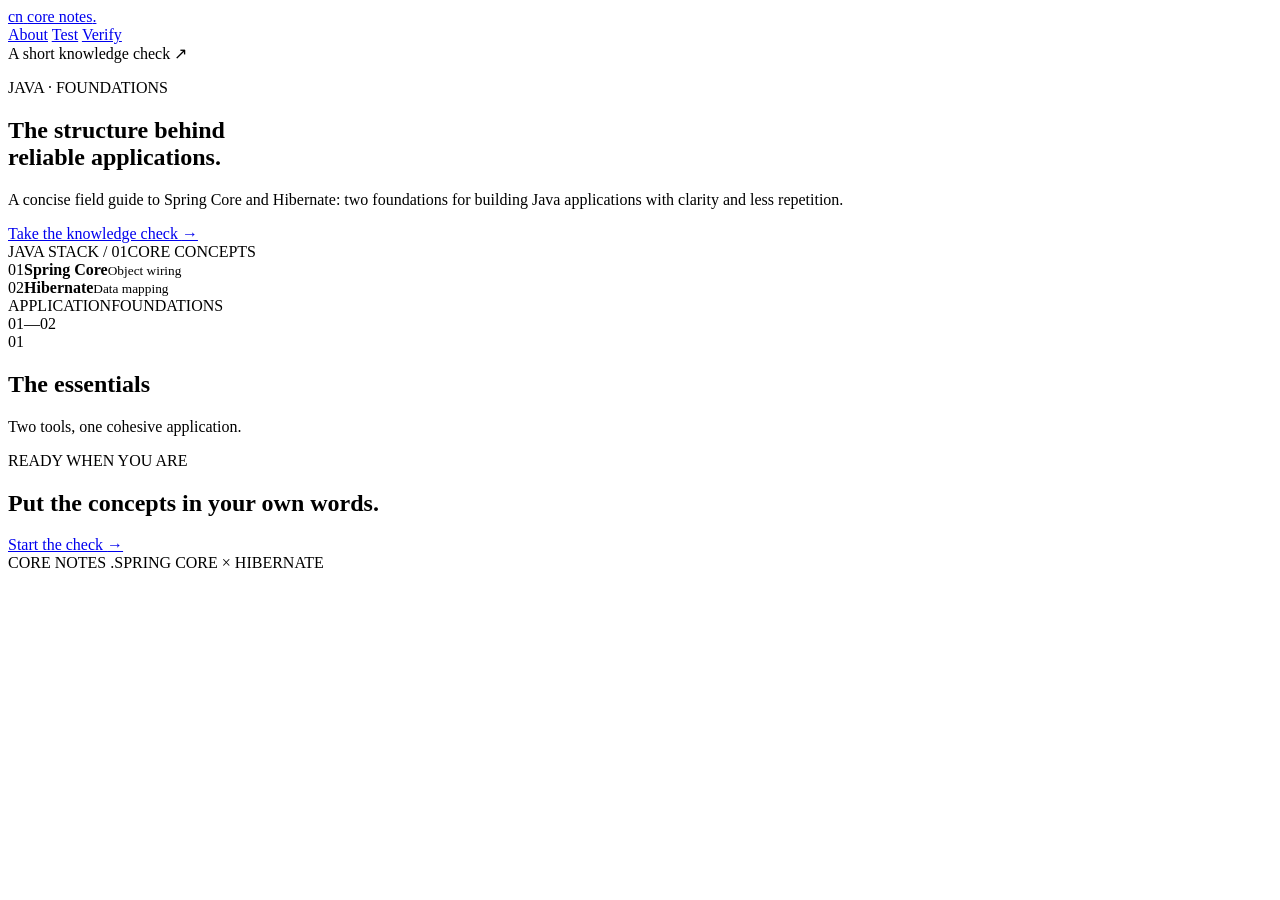
==== index.html @ 0bd8eb86 "add the project feature on index.html & verify.html" ====
<!doctype html>
<html lang="en">
<head>
  <meta charset="utf-8">
  <meta name="viewport" content="width=device-width, initial-scale=1">
  <meta name="theme-color" content="#f5f7f2">
  <title>About | Core Notes</title>
  <link rel="stylesheet" href="styles.css">
  <script src="app.js" defer></script>
</head>
<body data-page="about">
  <!-- Shared navigation keeps all three steps available from every page. -->
  <header class="site-header">
    <a class="brand" href="index.html" aria-label="Core Notes home">
      <span class="brand-mark" aria-hidden="true">cn</span>
      <span>core notes<span class="brand-period">.</span></span>
    </a>
    <nav class="site-nav" aria-label="Main navigation">
      <a href="index.html" aria-current="page">About</a>
      <a href="test.html">Test</a>
      <a href="verify.html">Verify</a>
    </nav>
    <span class="header-note">A short knowledge check <span aria-hidden="true">↗</span></span>
  </header>

  <main>
    <!-- Overview introduction and concept diagram. -->
    <section class="about-intro page-shell" aria-labelledby="page-title">
      <div class="intro-copy">
        <p class="eyebrow"><span class="status-dot"></span> JAVA · FOUNDATIONS</p>
        <h1 id="page-title">The structure behind<br><span>reliable applications.</span></h1>
        <p class="intro-deck">A concise field guide to Spring Core and Hibernate: two foundations for building Java applications with clarity and less repetition.</p>
        <a class="button button-primary" href="test.html">Take the knowledge check <span aria-hidden="true">→</span></a>
      </div>
      <div class="intro-art" aria-label="Spring and Hibernate concept diagram" role="img">
        <div class="diagram-topline"><span>JAVA STACK / 01</span><span>CORE CONCEPTS</span></div>
        <div class="diagram-node node-spring"><span class="node-index">01</span><strong>Spring Core</strong><small>Object wiring</small></div>
        <div class="diagram-connector" aria-hidden="true"><span></span><span></span><span></span></div>
        <div class="diagram-node node-hibernate"><span class="node-index">02</span><strong>Hibernate</strong><small>Data mapping</small></div>
        <div class="diagram-caption"><span>APPLICATION</span><span class="caption-line"></span><span>FOUNDATIONS</span></div>
        <span class="art-index" aria-hidden="true">01—02</span>
      </div>
    </section>

    <section class="summary-section" aria-labelledby="summary-title">
      <div class="page-shell summary-layout">
        <div class="section-label">
          <span class="section-number">01</span>
          <h2 id="summary-title">The essentials</h2>
          <span class="label-rule" aria-hidden="true"></span>
          <p>Two tools, one cohesive application.</p>
        </div>
        <!-- app.js renders this canonical summary for both display and scoring. -->
        <div class="summary-copy" id="about-summary"></div>
      </div>
    </section>

    <section class="next-step page-shell" aria-label="Continue to the knowledge check">
      <div><span class="eyebrow">READY WHEN YOU ARE</span><h2>Put the concepts in your own words.</h2></div>
      <a class="button button-dark" href="test.html">Start the check <span aria-hidden="true">→</span></a>
    </section>
  </main>

  <footer class="site-footer page-shell"><span>CORE NOTES <span class="brand-period">.</span></span><span>SPRING CORE × HIBERNATE</span></footer>
</body>
</html>
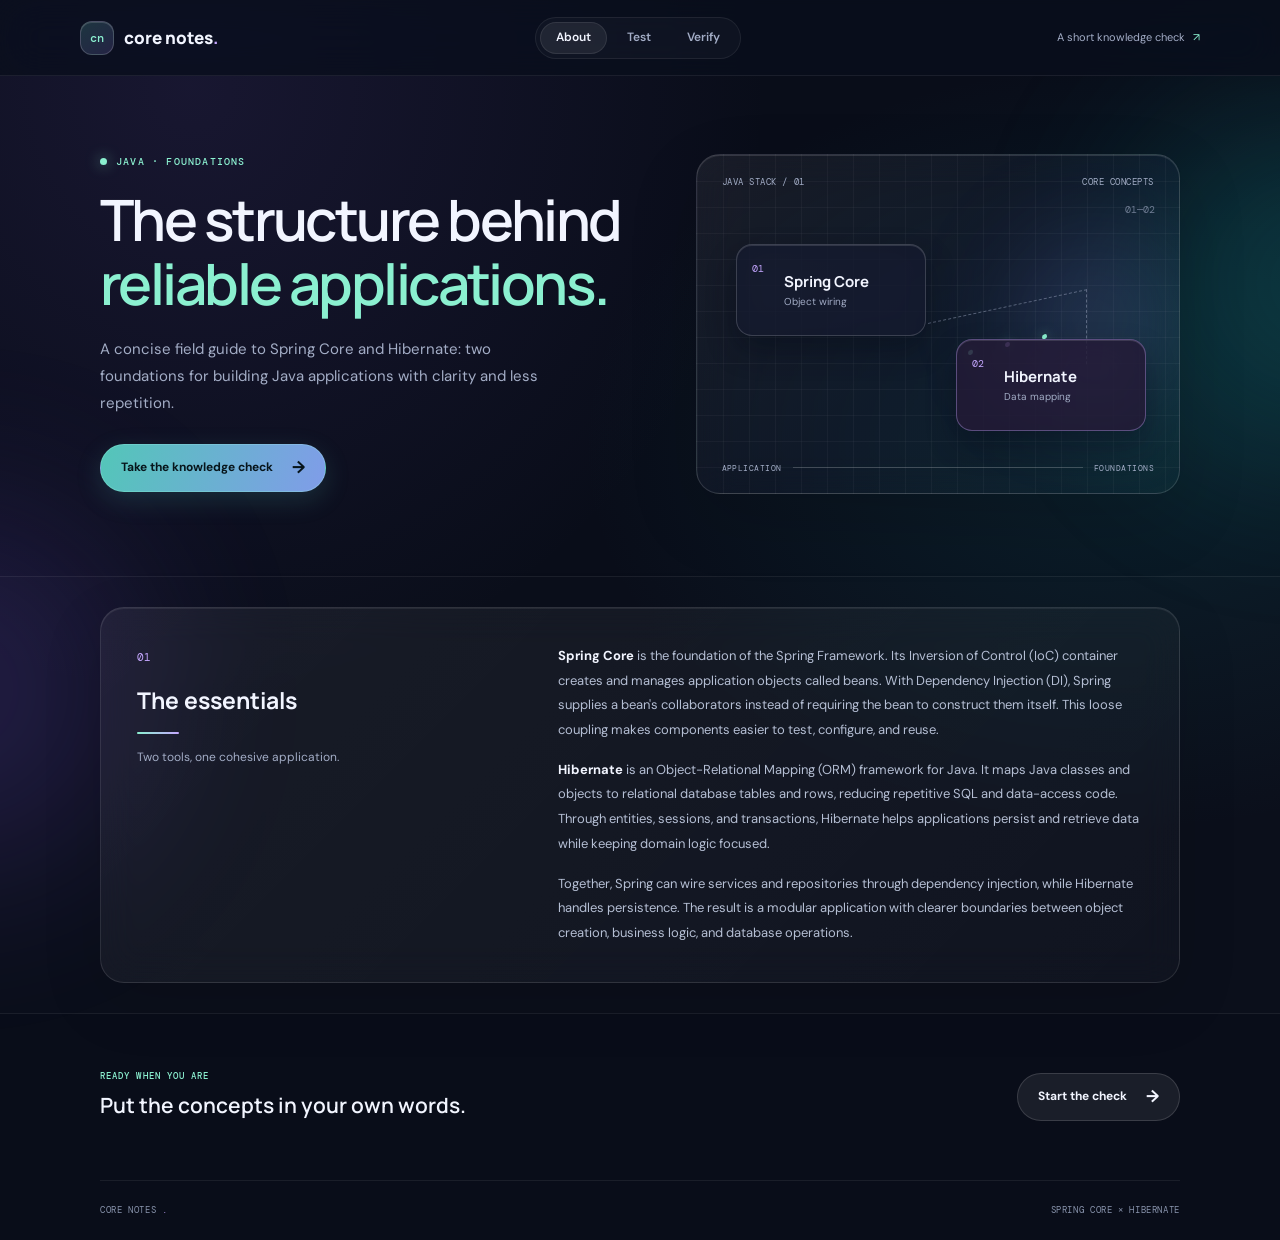
==== commit a5494ae1: "upadate a project" ====
--- a/index.html
+++ b/index.html
@@ -3,7 +3,7 @@
 <head>
   <meta charset="utf-8">
   <meta name="viewport" content="width=device-width, initial-scale=1">
-  <meta name="theme-color" content="#f5f7f2">
+  <meta name="theme-color" content="#090d19">
   <title>About | Core Notes</title>
   <link rel="stylesheet" href="styles.css">
   <script src="app.js" defer></script>
--- a/styles.css
+++ b/styles.css
@@ -0,0 +1,305 @@
+@import url('https://fonts.googleapis.com/css2?family=DM+Mono:wght@400;500&family=DM+Sans:wght@400;500;600;700&family=Manrope:wght@400;500;600;700;800&display=swap');
+
+:root {
+  color-scheme: dark;
+  --paper: #090d19;
+  --ink: #f2f5ff;
+  --muted: #a3adc6;
+  --green: #8bf0d0;
+  --green-dark: #0c2029;
+  --lime: #c9ffb1;
+  --coral: #c5a7ff;
+  --line: #ffffff20;
+  --glass: #ffffff0b;
+  --glass-strong: #ffffff12;
+  --mono: 'DM Mono', 'Courier New', monospace;
+  --sans: 'DM Sans', 'Segoe UI', sans-serif;
+  --display: 'Manrope', 'Segoe UI', sans-serif;
+}
+
+* { box-sizing: border-box; }
+
+html { background: var(--paper); scroll-behavior: smooth; }
+
+body {
+  position: relative;
+  isolation: isolate;
+  min-height: 100vh;
+  margin: 0;
+  overflow-x: hidden;
+  color: var(--ink);
+  background:
+    radial-gradient(ellipse at 15% 7%, #6246a52b, transparent 36rem),
+    radial-gradient(ellipse at 88% 36%, #136d7730, transparent 34rem),
+    var(--paper);
+  font-family: var(--sans);
+  font-size: 15px;
+  line-height: 1.6;
+  -webkit-font-smoothing: antialiased;
+}
+
+body::before, body::after {
+  position: fixed;
+  z-index: -1;
+  width: 350px;
+  height: 350px;
+  border-radius: 50%;
+  filter: blur(95px);
+  opacity: 0.2;
+  pointer-events: none;
+  content: '';
+}
+
+body::before { top: 12%; right: -210px; background: #16c8c2; }
+body::after { bottom: 4%; left: -220px; background: #8557f2; }
+
+a { color: inherit; }
+button, input, textarea { font: inherit; }
+
+button:focus-visible, a:focus-visible, input:focus-visible, textarea:focus-visible {
+  outline: 2px solid var(--green);
+  outline-offset: 4px;
+}
+
+.site-header {
+  position: sticky;
+  z-index: 5;
+  top: 0;
+  height: 76px;
+  padding: 0 max(28px, calc((100vw - 1120px) / 2));
+  display: flex;
+  align-items: center;
+  justify-content: space-between;
+  border-bottom: 1px solid #ffffff12;
+  background: #0a0e1bc9;
+  backdrop-filter: blur(20px) saturate(150%);
+  -webkit-backdrop-filter: blur(20px) saturate(150%);
+}
+
+.brand { display: inline-flex; align-items: center; gap: 10px; white-space: nowrap; text-decoration: none; font-family: var(--display); font-size: 17px; font-weight: 800; }
+.brand-mark { width: 34px; height: 34px; display: grid; place-items: center; border: 1px solid #ffffff2e; border-radius: 12px; background: linear-gradient(145deg, #76e6d42e, #a58afb2b); box-shadow: inset 0 1px #ffffff25; color: var(--green); font: 500 12px var(--mono); }
+.brand-period, .heading-period { color: var(--coral); }
+.site-nav { height: 42px; display: flex; align-items: center; gap: 4px; padding: 4px; border: 1px solid #ffffff12; border-radius: 999px; background: #ffffff07; }
+.site-nav a { position: relative; display: grid; height: 32px; align-items: center; padding: 0 16px; border-radius: 999px; color: var(--muted); text-decoration: none; font-size: 12px; font-weight: 600; transition: color 160ms ease, background 160ms ease; }
+.site-nav a:hover, .site-nav a[aria-current="page"] { background: #ffffff12; color: var(--ink); }
+.site-nav a[aria-current="page"] { box-shadow: inset 0 0 0 1px #ffffff16; }
+.header-note { color: var(--muted); font-size: 11px; }
+.header-note span { padding-left: 5px; color: var(--green); }
+.page-shell { width: min(100% - 56px, 1080px); margin-inline: auto; }
+
+/* Overview and concept diagram. */
+.about-intro { min-height: 500px; display: grid; grid-template-columns: 1.05fr 0.95fr; align-items: center; gap: 60px; padding-top: 55px; padding-bottom: 60px; }
+.eyebrow { display: flex; align-items: center; gap: 9px; margin: 0 0 20px; color: var(--green); font: 500 10px var(--mono); letter-spacing: 0.12em; }
+.status-dot { width: 7px; height: 7px; border-radius: 50%; background: var(--green); box-shadow: 0 0 14px #8bf0d0a6; }
+h1, h2, h3, p { margin-top: 0; }
+.intro-copy h1, .page-heading h1 { margin: 0; font-family: var(--display); font-size: clamp(40px, 5vw, 57px); font-weight: 600; letter-spacing: -0.045em; line-height: 1.12; }
+.intro-copy h1 span { color: var(--green); }
+.intro-deck { max-width: 450px; margin: 20px 0 27px; color: var(--muted); font-size: 15px; line-height: 1.8; }
+.button { min-height: 48px; display: inline-flex; align-items: center; justify-content: center; gap: 19px; padding: 0 20px; border: 1px solid #ffffff18; border-radius: 999px; text-decoration: none; font-size: 12px; font-weight: 700; cursor: pointer; transition: background 160ms ease, transform 160ms ease, box-shadow 160ms ease; }
+.button:hover { transform: translateY(-2px); }
+.button-primary { border-color: #a4ffe23d; background: linear-gradient(110deg, #53c6b8, #809ce9); box-shadow: 0 8px 26px #53c6b82b; color: #07151b; }
+.button-primary:hover { background: linear-gradient(110deg, #72e4d3, #a4b4ff); box-shadow: 0 10px 32px #53c6b84d; }
+.button-primary span, .button-dark span { font-size: 17px; }
+.button-dark { border-color: #ffffff24; background: #ffffff12; color: var(--ink); }
+.button-dark:hover { background: #ffffff20; }
+
+.intro-art {
+  position: relative;
+  min-height: 340px;
+  overflow: hidden;
+  padding: 21px 25px;
+  border: 1px solid #ffffff24;
+  border-radius: 24px;
+  background:
+    linear-gradient(#ffffff09 1px, transparent 1px),
+    linear-gradient(90deg, #ffffff09 1px, transparent 1px),
+    linear-gradient(140deg, #ffffff10, #9b8eff0a 54%, #62e8d20b);
+  background-size: 26px 26px, 26px 26px, auto;
+  box-shadow: inset 0 1px #ffffff18, 0 24px 70px #00000024;
+  backdrop-filter: blur(18px);
+  -webkit-backdrop-filter: blur(18px);
+  animation: arrive 550ms ease both;
+}
+.intro-art::before { position: absolute; top: 80px; right: 0; width: 170px; height: 170px; border-radius: 50%; background: #a08afb24; filter: blur(50px); content: ''; }
+.diagram-topline, .diagram-caption { position: relative; z-index: 1; display: flex; align-items: center; justify-content: space-between; color: #a3adc6; font: 9px var(--mono); letter-spacing: 0.06em; }
+.diagram-node { position: absolute; z-index: 1; width: 190px; min-height: 92px; display: flex; flex-direction: column; justify-content: center; padding: 14px 16px 13px 47px; border: 1px solid #ffffff2b; border-radius: 16px; background: #151a2dcc; box-shadow: inset 0 1px #ffffff20, 0 14px 30px #03061155; backdrop-filter: blur(18px); -webkit-backdrop-filter: blur(18px); }
+.node-spring { top: 89px; left: 39px; }
+.node-hibernate { right: 33px; bottom: 62px; border-color: #c5a7ff5c; background: #231b36d9; }
+.node-index { position: absolute; top: 17px; left: 15px; color: var(--coral); font: 10px var(--mono); }
+.diagram-node strong { font-family: var(--display); font-size: 15px; }
+.diagram-node small { color: var(--muted); font-size: 10px; }
+.diagram-connector { position: absolute; top: 151px; left: 48%; width: 33%; height: 75px; display: flex; align-items: center; justify-content: center; border-top: 1px dashed #a3adc678; border-right: 1px dashed #a3adc678; transform: skewY(-12deg); }
+.diagram-connector span { width: 5px; height: 5px; margin: 0 16px; border-radius: 50%; background: var(--green); box-shadow: 0 0 12px #8bf0d0a3; }
+.diagram-connector span:nth-child(2) { background: var(--coral); }
+.diagram-caption { position: absolute; right: 25px; bottom: 20px; left: 25px; font-size: 8px; }
+.caption-line { flex: 1; height: 1px; margin: 0 11px; background: #ffffff30; }
+.art-index { position: absolute; right: 24px; top: 48px; color: #a3adc6a3; font: 10px var(--mono); }
+
+.summary-section { padding: 30px 0; border-block: 1px solid #ffffff10; background: #ffffff03; }
+.summary-layout { display: grid; grid-template-columns: 0.75fr 1.25fr; gap: 70px; padding: 36px; border: 1px solid #ffffff1d; border-radius: 24px; background: linear-gradient(135deg, #ffffff0e, #ffffff06); box-shadow: inset 0 1px #ffffff12, 0 20px 60px #00000020; backdrop-filter: blur(18px); -webkit-backdrop-filter: blur(18px); }
+.section-label { align-self: start; }
+.section-number { color: var(--coral); font: 11px var(--mono); }
+.section-label h2 { margin: 14px 0 13px; font-family: var(--display); font-size: 23px; font-weight: 700; }
+.label-rule { width: 42px; height: 2px; display: block; border-radius: 2px; background: linear-gradient(90deg, var(--green), var(--coral)); }
+.section-label p { margin: 14px 0 0; color: var(--muted); font-size: 12px; }
+.summary-copy { max-width: 650px; color: #b5bfd4; font-size: 13px; line-height: 1.9; }
+.summary-copy p { margin-bottom: 15px; }
+.summary-copy p:last-child { margin-bottom: 0; }
+.summary-copy strong { color: var(--ink); font-weight: 700; }
+.next-step { min-height: 166px; display: flex; align-items: center; justify-content: space-between; gap: 24px; }
+.next-step .eyebrow { margin-bottom: 7px; font-size: 9px; }
+.next-step h2 { margin: 0; font-family: var(--display); font-size: 21px; font-weight: 600; }
+.site-footer { min-height: 60px; display: flex; align-items: center; justify-content: space-between; border-top: 1px solid #ffffff12; color: #8994ad; font: 9px var(--mono); letter-spacing: 0.07em; }
+
+/* Test page: validated form and live score preview. */
+.form-page { min-height: calc(100vh - 136px); padding-top: 51px; padding-bottom: 52px; }
+.page-heading { margin-bottom: 35px; animation: arrive 440ms ease both; }
+.page-heading .eyebrow { margin-bottom: 13px; }
+.page-heading h1 { font-size: 42px; }
+.page-heading .intro-deck { max-width: 570px; margin: 11px 0 0; font-size: 14px; }
+.form-layout { display: grid; grid-template-columns: minmax(0, 1fr) 270px; align-items: start; gap: 32px; }
+.knowledge-form { padding: 27px 29px 24px; border: 1px solid #ffffff20; border-radius: 22px; background: linear-gradient(145deg, #ffffff10, #ffffff06); box-shadow: inset 0 1px #ffffff15, 0 20px 55px #00000024; backdrop-filter: blur(22px); -webkit-backdrop-filter: blur(22px); }
+.field-row { display: grid; grid-template-columns: 1fr 1fr; gap: 21px; }
+.field { min-width: 0; display: flex; flex-direction: column; margin-bottom: 21px; }
+.field-heading { display: flex; align-items: baseline; justify-content: space-between; gap: 8px; margin-bottom: 8px; color: var(--ink); font-size: 12px; font-weight: 700; }
+.field-limit { color: #98a5bd; font: 9px var(--mono); font-weight: 400; text-align: right; }
+.field input, .field textarea { width: 100%; border: 1px solid #ffffff20; border-radius: 11px; background: #090e1a70; color: var(--ink); transition: border-color 150ms ease, background 150ms ease, box-shadow 150ms ease; }
+.field input { height: 45px; padding: 0 12px; }
+.field textarea { min-height: 143px; padding: 12px; resize: vertical; line-height: 1.6; }
+.field input::placeholder, .field textarea::placeholder { color: #7f8aa3; }
+.field input:focus, .field textarea:focus { border-color: #8bf0d080; background: #0c1423cc; outline: none; box-shadow: 0 0 0 3px #8bf0d014; }
+.field [aria-invalid="true"] { border-color: #ff8b9d; }
+.field-error { min-height: 0; color: #ff9cab; font-size: 11px; }
+.field-error:not(:empty) { padding-top: 5px; }
+.field-meta { display: flex; justify-content: space-between; gap: 10px; padding-top: 7px; color: var(--muted); font-size: 10px; }
+#word-count.over-limit { color: #ff9cab; font-weight: 700; }
+.form-bottom { display: flex; align-items: center; justify-content: space-between; gap: 18px; padding-top: 3px; }
+.privacy-note { display: inline-flex; align-items: center; gap: 7px; color: var(--muted); font-size: 10px; }
+.privacy-dot { width: 6px; height: 6px; border-radius: 50%; background: var(--green); box-shadow: 0 0 10px #8bf0d080; }
+.form-bottom .button { flex-shrink: 0; }
+.form-status { min-height: 0; margin: 0; color: #ff9cab; font-size: 11px; }
+.form-status:not(:empty) { margin-top: 12px; }
+.score-preview { position: sticky; top: 96px; overflow: hidden; padding: 20px 21px 22px; border: 1px solid #97f3db38; border-radius: 22px; background: linear-gradient(150deg, #234d59c9, #222347dd 75%); box-shadow: inset 0 1px #ffffff28, 0 20px 50px #00000035; color: white; backdrop-filter: blur(24px); -webkit-backdrop-filter: blur(24px); }
+.score-preview::before { position: absolute; top: -62px; right: -53px; width: 145px; height: 145px; border-radius: 50%; background: #a08afb3b; filter: blur(35px); content: ''; }
+.preview-top, .preview-score, .preview-caption, .preview-rule, .preview-detail, .score-preview .text-link { position: relative; }
+.preview-top { display: flex; align-items: center; justify-content: space-between; color: #c3d3dc; font: 9px var(--mono); letter-spacing: 0.08em; }
+.preview-pulse { width: 7px; height: 7px; border-radius: 50%; background: var(--lime); box-shadow: 0 0 0 4px #c9ffb11e, 0 0 12px #c9ffb1; }
+.preview-score { margin-top: 26px; color: var(--lime); font-family: var(--display); font-size: 64px; font-weight: 600; line-height: 1; }
+.preview-score span { font-size: 30px; }
+.preview-caption { margin: 7px 0 18px; color: #d1d9e6; font-size: 12px; }
+.preview-rule { height: 1px; background: #ffffff2b; }
+.preview-detail { display: flex; flex-direction: column; gap: 3px; margin: 15px 0 20px; color: #c2d0d9; font-size: 11px; }
+.preview-detail strong { color: white; font-size: 13px; }
+.text-link { display: inline-flex; align-items: center; gap: 8px; color: var(--green); font-size: 11px; font-weight: 700; text-decoration-color: #8bf0d065; text-underline-offset: 4px; }
+.score-preview .text-link { color: var(--lime); text-decoration-color: #c9ffb165; }
+
+/* Verify page: submitted identity, match score, and cross-page navigation. */
+.verify-page { min-height: calc(100vh - 136px); padding-top: 47px; padding-bottom: 49px; }
+.verify-heading { margin-bottom: 27px; }
+.results-layout { display: grid; grid-template-columns: minmax(0, 1fr) 300px; overflow: hidden; border: 1px solid #ffffff20; border-radius: 22px; background: linear-gradient(145deg, #ffffff10, #ffffff06); box-shadow: inset 0 1px #ffffff14, 0 20px 55px #00000024; animation: arrive 500ms ease both; backdrop-filter: blur(22px); -webkit-backdrop-filter: blur(22px); }
+.result-main { padding: 32px 38px 29px; }
+.result-kicker, .panel-label { display: flex; align-items: center; gap: 8px; color: var(--green); font: 10px var(--mono); letter-spacing: 0.07em; }
+.result-check { width: 20px; height: 20px; display: grid; place-items: center; border: 1px solid #8bf0d047; border-radius: 50%; background: #8bf0d014; color: var(--green); font: 11px var(--sans); }
+.result-main h2 { margin: 17px 0 25px; font-family: var(--display); font-size: 31px; font-weight: 600; line-height: 1.27; }
+.result-main h2 span { color: var(--green); }
+.result-scoreline { display: flex; align-items: center; gap: 17px; }
+.result-percentage { color: var(--green); font-family: var(--display); font-size: 49px; font-weight: 600; line-height: 1; }
+.result-fraction { display: flex; flex-direction: column; gap: 2px; color: var(--muted); font-size: 11px; }
+.result-fraction strong { color: var(--ink); font-size: 12px; }
+.progress-track { height: 6px; overflow: hidden; margin-top: 20px; border-radius: 99px; background: #ffffff16; }
+.progress-track span { width: 0; height: 100%; display: block; border-radius: inherit; background: linear-gradient(90deg, #58d4bd, #b4a3ff); transition: width 400ms ease; }
+.match-note { margin: 11px 0 0; color: var(--muted); font-size: 10px; }
+.respondent-panel { padding: 32px 26px; border-left: 1px solid #ffffff18; background: #ffffff07; }
+.panel-label { color: #98a5bd; font-size: 9px; }
+.respondent-panel h3 { margin: 11px 0 20px; font-family: var(--display); font-size: 17px; }
+.detail-list { margin: 0 0 21px; }
+.detail-list div { display: flex; flex-direction: column; gap: 1px; padding: 9px 0; border-bottom: 1px solid #ffffff16; }
+.detail-list dt { color: var(--muted); font-size: 10px; }
+.detail-list dd { overflow-wrap: anywhere; margin: 0; color: var(--ink); font-size: 12px; font-weight: 600; }
+.result-nav { display: grid; grid-template-columns: repeat(3, 1fr); overflow: hidden; margin-top: 21px; border: 1px solid #ffffff19; border-radius: 16px; background: #ffffff06; }
+.result-nav-link { min-width: 0; display: flex; align-items: center; gap: 12px; padding: 15px 16px; text-decoration: none; transition: background 150ms ease; }
+.result-nav-link + .result-nav-link { border-left: 1px solid #ffffff16; }
+.result-nav-link:hover, .result-nav-link[aria-current="page"] { background: #ffffff0e; }
+.nav-step { color: var(--coral); font: 10px var(--mono); }
+.result-nav-link > span:nth-child(2) { flex: 1; display: flex; flex-direction: column; }
+.result-nav-link strong { font-family: var(--display); font-size: 12px; }
+.result-nav-link small { color: var(--muted); font-size: 10px; }
+.result-nav-link > span:last-child { color: var(--green); font-size: 14px; }
+.empty-result { margin-top: 20px; color: var(--muted); font-size: 13px; }
+.empty-result a { color: var(--green); font-weight: 700; }
+
+@keyframes arrive { from { opacity: 0; transform: translateY(8px); } to { opacity: 1; transform: translateY(0); } }
+
+@media (max-width: 760px) {
+  .site-header { height: 66px; padding-inline: 22px; }
+  .header-note { display: none; }
+  .site-nav { gap: 2px; }
+  .site-nav a { padding-inline: 13px; }
+  .page-shell { width: min(100% - 40px, 600px); }
+  .about-intro { grid-template-columns: 1fr; gap: 30px; padding-top: 48px; padding-bottom: 40px; }
+  .intro-copy h1 { font-size: 46px; }
+  .intro-art { min-height: 285px; }
+  .summary-section { padding: 24px 0; }
+  .summary-layout { grid-template-columns: 1fr; gap: 25px; padding: 27px; }
+  .section-label p { margin-top: 10px; }
+  .next-step { min-height: 150px; }
+  .form-layout { grid-template-columns: 1fr; gap: 20px; }
+  .score-preview { position: static; display: grid; grid-template-columns: 1fr auto; align-items: center; }
+  .preview-top { grid-column: 1 / -1; }
+  .preview-score { grid-row: span 2; grid-column: 2; margin: 8px 0; font-size: 48px; }
+  .preview-caption { margin: 0; }
+  .preview-rule, .preview-detail { display: none; }
+  .score-preview .text-link { grid-column: 1; margin-top: 13px; }
+  .results-layout { grid-template-columns: 1fr; }
+  .respondent-panel { border-top: 1px solid #ffffff18; border-left: 0; }
+  .detail-list { display: grid; grid-template-columns: repeat(3, minmax(0, 1fr)); gap: 12px; }
+}
+
+@media (max-width: 480px) {
+  .site-header { padding-inline: 16px; }
+  .brand { gap: 7px; font-size: 15px; }
+  .brand-mark { width: 30px; height: 30px; }
+  .site-nav { height: 38px; }
+  .site-nav a { height: 30px; padding-inline: 10px; font-size: 11px; }
+  .page-shell { width: calc(100% - 32px); }
+  .about-intro { gap: 25px; padding-top: 39px; }
+  .intro-copy h1 { font-size: 39px; }
+  .intro-deck { font-size: 14px; }
+  .intro-art { min-height: 258px; padding-inline: 15px; border-radius: 19px; }
+  .node-spring { left: 20px; }
+  .node-hibernate { right: 17px; bottom: 50px; }
+  .diagram-node { width: 173px; }
+  .diagram-caption { right: 15px; left: 15px; }
+  .summary-layout { gap: 21px; padding: 22px; border-radius: 19px; }
+  .next-step { align-items: flex-start; flex-direction: column; justify-content: center; gap: 14px; padding-block: 26px; }
+  .next-step h2 { font-size: 18px; }
+  .site-footer { min-height: 54px; font-size: 8px; }
+  .form-page, .verify-page { padding-top: 35px; }
+  .page-heading h1 { font-size: 34px; }
+  .page-heading .intro-deck { font-size: 13px; }
+  .knowledge-form { padding: 21px 17px 18px; border-radius: 19px; }
+  .field-row { grid-template-columns: 1fr; gap: 0; }
+  .field-row .field { margin-bottom: 17px; }
+  .field-heading { align-items: flex-start; flex-wrap: wrap; }
+  .field-limit { white-space: nowrap; }
+  .form-bottom { align-items: flex-start; flex-direction: column; }
+  .form-bottom .button { width: 100%; }
+  .field-meta { font-size: 9px; }
+  .result-main { padding: 26px 21px 23px; }
+  .result-main h2 { font-size: 26px; }
+  .respondent-panel { padding: 25px 21px; }
+  .detail-list { grid-template-columns: 1fr; gap: 0; }
+  .result-nav-link { gap: 7px; padding: 12px 7px; }
+  .result-nav-link small { font-size: 9px; }
+  .nav-step { font-size: 9px; }
+}
+
+@media (max-width: 360px) {
+  .site-header { padding-inline: 12px; }
+  .brand > span:last-child { display: none; }
+  .site-nav { gap: 2px; }
+}
+
+@media (prefers-reduced-motion: reduce) {
+  *, *::before, *::after { scroll-behavior: auto !important; animation-duration: 0.01ms !important; animation-iteration-count: 1 !important; transition-duration: 0.01ms !important; }
+}
